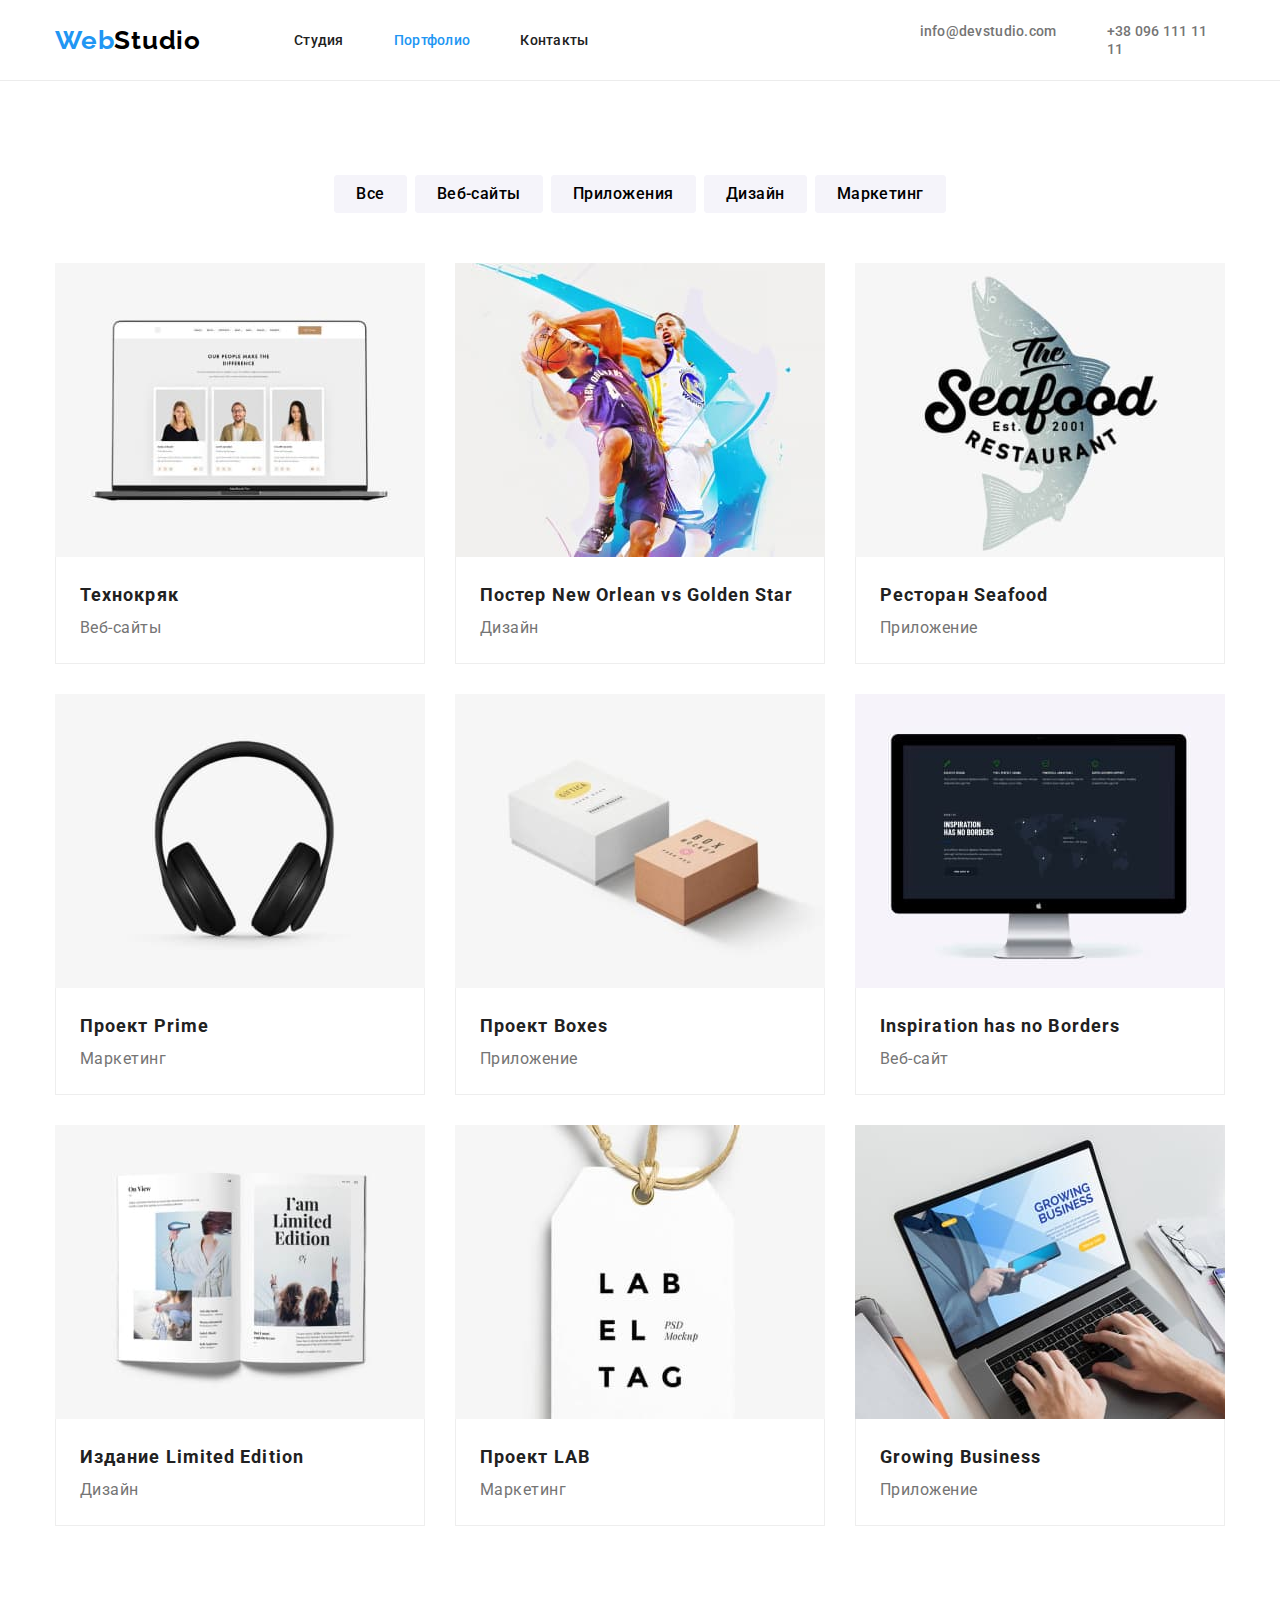
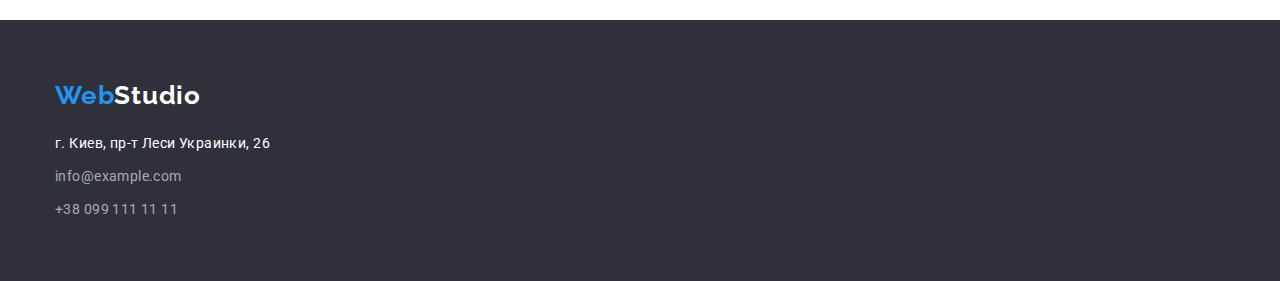
==== portfolio.html @ 2824475a "Add files via upload" ====
<!DOCTYPE html>
<html lang="ru">
<head>
    <meta charset="UTF-8">
    <meta http-equiv="X-UA-Compatible" content="IE=edge">
    <meta name="viewport" content="width=device-width, initial-scale=1.0">
    <title>Portfolio</title>
    <link rel="preconnect" href="https://fonts.gstatic.com">
    <link href="https://fonts.googleapis.com/css2?family=Raleway:wght@700&family=Roboto:wght@400;500;700;900&display=swap" rel="stylesheet">
    <link rel="stylesheet" href=" https://cdnjs.cloudflare.com/ajax/libs/modern-normalize/1.0.0/modern-normalize.css" type="text/css">
    <link rel="stylesheet" href="./css/styles.css"> 
</head>
    <body class="body">
        <!--Шапка сайта-->
        <header class="header">
            <div class="header-div container"> 
            <a class="logo" href="/"><span class="logo-word-color">Web</span>Studio</a>
            <nav class="navigation">
                <ul class="list">
                    <li class="navigation-list"><a class="link" href="./index.html">Студия</a></li>
                    <li class="navigation-list"><a class="link current" href="/">Портфолио</a></li>
                    <li class="navigation-list"><a class="link" href="">Контакты</a></li>
                </ul>
            </nav>
            <ul class="list" >
                <li class="header-contacts"><a class="contact-links" href="mailto:info@devstudio.com">info@devstudio.com</a></li>
                <li class="header-contacts"><a class="contact-links" href="tel:+380961111111">+38 096 111 11 11</a></li>
            </ul>
            </div>
        </header>
        <main>
            <!--Кнопки-->
            <section class="section">
                <div class="container">
                <h2 hidden>Фильтр</h2>
                <ul class="list portfolio-buttons-list">
                    <li class="filter-buttons"><button class="button-portfolio" type="button">Все</button></li>
                    <li class="filter-buttons"><button class="button-portfolio" type="button">Веб-сайты</button></li>
                    <li class="filter-buttons"><button class="button-portfolio" type="button">Приложения</button></li>
                    <li class="filter-buttons"><button class="button-portfolio" type="button">Дизайн</button></li>
                    <li class="filter-buttons"><button class="button-portfolio" type="button">Маркетинг</button></li>
                </ul>
                <h2 hidden>Примеры</h2>
                <ul class="list examples">
                    <li class="examples-list-elements" >
                        <img src="./images/img8.jpg" alt=":ноутбук" width="370" />
                        <div class="examples-list-atributes">
                        <h3 class="examples-h3">Технокряк</h3>
                        <p class="examples-p">Веб-сайты</p>
                        </div>
                    </li>
                    <li class="examples-list-elements">
                        <img src="./images/img9.jpg" alt=":два баскетболиста" width="370" />
                        <div class="examples-list-atributes">
                        <h3 class="examples-h3">Постер New Orlean vs Golden Star</h3>
                        <p class="examples-p">Дизайн</p>
                        </div>
                    </li>
                    <li class="examples-list-elements">
                        <img src="./images/img10.jpg" alt="логотип ресторана" width="370" />
                        <div class="examples-list-atributes">
                        <h3 class="examples-h3">Ресторан Seafood</h3>
                        <p class="examples-p">Приложение</p>
                        </div>
                    </li>
                    <li class="examples-list-elements">
                        <img src="./images/img11.jpg" alt=":наушники " width="370" />
                        <div class="examples-list-atributes">
                        <h3 class="examples-h3">Проект Prime</h3>
                        <p class="examples-p">Маркетинг</p>
                        </div>
                    </li>
                    <li class="examples-list-elements">
                        <img src="./images/img12.jpg" alt=":две коробки" width="370" />
                        <div class="examples-list-atributes">
                        <h3 class="examples-h3">Проект Boxes</h3>
                        <p class="examples-p">Приложение</p>
                        </div>
                    </li>
                    <li class="examples-list-elements">
                        <img src="./images/img13.jpg" alt="монитор" width="370" />
                        <div class="examples-list-atributes">
                        <h3 class="examples-h3">Inspiration has no Borders</h3>
                        <p class="examples-p">Веб-сайт</p>
                        </div>
                    </li>
                    <li class="examples-list-elements">
                        <img src="./images/img14.jpg" alt=":открытая книга с изображениями" width="370" />
                        <div class="examples-list-atributes">
                        <h3 class="examples-h3">Издание Limited Edition</h3>
                        <p class="examples-p">Дизайн</p>
                        </div>
                    </li>
                    <li class="examples-list-elements">
                        <img src="./images/img15.jpg" alt=":бирка" width="370" />
                        <div class="examples-list-atributes">
                        <h3 class="examples-h3">Проект LAB</h3>
                        <p class="examples-p">Маркетинг</p>
                        </div>
                    </li>
                    <li class="examples-list-elements">
                        <img src="./images/img16.jpg" alt="руки на клавиатуре ноутбука" width="370" />
                        <div class="examples-list-atributes">
                        <h3 class="examples-h3">Growing Business</h3>
                        <p class="examples-p">Приложение</p>
                        </div>
                    </li>
                </ul>
                </div>
            </section>
        </main>
        <!--Футер-->
        <footer class="footer">
            <div class="container">
            <a class="logo" href="/"><span class="logo-word-color">Web</span>Studio</a>
            <address>
                <ul class="footer-list">
                    <li class="footer-list-elemet">
                        <a class="map-link" href="https://goo.gl/maps/t6CX7T1XGi5ZjcM69" target="_blank"
                            rel="noopener noreferrer">
                            г. Киев, пр-т Леси Украинки, 26
                        </a>
                    </li>
                    <li class="footer-list-elemet"><a class="footer-contact-links" href="mailto:info@example.com">info@example.com</a></li>
                    <li class="footer-list-elemet"><a class="footer-contact-links" href="tel:+380991111111">+38 099 111 11 11</a></li>
                </ul>
            </address>
            </div>
        </footer>
    </body>
</html>
---- css/styles.css ----
:root {
    --footerlogo-collor: #ffffff;
    --main-text: Roboto;
    --logo-text: Raleway;
    --paragraphs-color: #757575;
    --background-color: #2F303A;
    --maintext-color: #212121;
    --hoverandfocus-color: #2196F3; 
    --maintitle-color: #ffffff;
    --logoblueword-color: #2196F3;
    --currentpage-color: #2196F3;
    --buttonsBG-color: #F5F4FA;
    --buttonwhitewords-color: #ffffff;
    --navigationborder-color: #ECECEC; 
    --itemsmargin: 30px;
    --bottommarginelements: 50px;
    --backgroundwhite-color: #FFFFFF;
    --ourteambackground-color: #F5F4FA;
    --griditem: 3;
    --margincard: 30px; 
    --porfolioborders: #EEEEEE;
}
h1,
h2,
h3,
h4,
h5,
h6,
p {
    margin: 0px; 
}
img {
    display: block;
    max-width: 100%;
    height: auto;
}

.container {
    width: 1200px;
    padding-left: 15px;
    padding-right: 15px;
    margin-left: auto;
    margin-right: auto;
}

.header-div {
    display:flex;
    align-items: center; 
}

.header {
    border-bottom: 1px, solid, var(--navigationborder-color);
    background-color: var(--backgroundwhite-color);     
    border-bottom: 1px solid var(--navigationborder-color);
}




.main-title  {
    font-weight: 900;
    font-size: 44px;
    line-height: 60px;
    text-align: center;
    letter-spacing: 0.06em;
    text-transform: uppercase;
    color: var(--maintitle-color);
}

.studio-h1-section  {
    background: var(--background-color);
    text-align: center;
    padding-top: 200px;
    padding-bottom: 280px;
}

.advanteges .advanges-list-items {
    flex-basis: calc((100% - 3 * var(--itemsmargin)) / 4);
}

.advanges-list-items:not(:last-child) {
    margin-right: var(--itemsmargin);
}

.advanteges-h3 {
    font-weight: bold;
    font-size: 14px;
    line-height: 16px;
    letter-spacing: 0.03em;
    text-transform: uppercase;
    color: var(--maintext-color);
    margin-bottom: 10px;
}

.advanteges-paragraphs {
    font-size: 14px;
    line-height: 24px;
    letter-spacing: 0.03em;
    color: var(--paragraphs-color);
}

.team-paragraphs {
    font-size: 16px;
    line-height: 19px;
    letter-spacing: 0.03em;
    color: var(--paragraphs-color);
    margin-top: 10px;
}

.team-cards-text {
    padding: 30px 55px;
    text-align: center;
}

.footer  {
    background: var(--background-color);
    padding-top: 60px;
    padding-bottom: 60px;
    
    
}

.map-link  {
    color:var(--footerlogo-collor);
    font-family: Roboto;
    font-style: normal;
    text-decoration: none;
    font-weight: normal;
    font-size: 14px;
    line-height: 24px;
    letter-spacing: 0.03em;
}

.map-link:focus,
.map-link:hover {
    color: var(--hoverandfocus-color);
}

body {
    font-family: Roboto, sans-serif;
    color: var(--maintext-color);
}




.logo {
    font-family: var(--logo-text);
    font-style: normal;
    font-weight: bold;
    font-size: 26px;
    line-height: 31px;
    letter-spacing: 0.03em;
    color: black;
    text-decoration: none;
    margin-right: 93px;
}

.logo-word-color {
    color:var(--logoblueword-color);
}



.link {
    color:var(--maintext-color) ;
}

.list {
    list-style-type: none;
    display: flex; 
    padding: 0px; 
    margin: 0px;
}

.footer-list {
    list-style-type: none; 
    padding-left: 0px;
    margin-top: 20px;
    margin-bottom: 0px;
} 

.footer-list-elemet:not(:last-child) {
    margin-bottom: 9px;
}

.list .navigation-list {
    font-weight: 500;
    font-size: 14px;
    line-height: 16px;
    letter-spacing: 0.02em;
    color: var(--maintext-color);
    
}

.navigation {
    display: flex;
}

.navigation-list {
    margin: auto; 
}

.list .navigation-list:not(:last-child),
.list .header-contacts:not(:last-child) {
    margin-right: 50px;
}

.navigation .list {
    margin-right: 331px;
    padding: 32px 0px;
}

.current {
    color: var(--currentpage-color);
}


.button {
    font-family: var(--main-text);
    cursor: pointer;
    color: var(--maintext-color);
    background-color: var(--buttonsBG-color);
    font-weight: 500;
    font-size: 16px;
    line-height: 26px;
    text-align: center;
    letter-spacing: 0.03em;
}

.button-studio {
    font-weight: 700;
    font-size: 16px;
    padding: 10px 32px;
    line-height: 30px;
    letter-spacing: 0.06em;
    color: var(--buttonwhitewords-color);
    background-color: var(--logoblueword-color);
    cursor: pointer;
    min-width: 200px;
    border-radius: 4px;
    box-shadow: 0px 4px 4px rgba(0, 0, 0, 0.15);
    border-style: unset;
    margin-top: var(--itemsmargin);
}

.button-portfolio {
    font-weight: 500;
    font-size: 16px;
    line-height: 26px;
    text-align: center;
    letter-spacing: 0.03em;
    background: var(--buttonsBG-color);
    border-radius: 4px;
    border-style: unset;
    padding: 6px 22px ;
} 

.button-portfolio:hover,
.button-portfolio:focus {
    color: var(--buttonwhitewords-color);
    background-color: var(--hoverandfocus-color);
}

.portfolio-buttons-list {
    justify-content: center;
    padding-bottom:16px;
    margin-bottom: 4px;
}



.filter-buttons {
    border-radius: 4px;
    border-style: unset;
    background-color: var(--buttonsBG-color);
}

.filter-buttons:not(:last-child) {
    margin-right: 8px; 
}

.button:hover,
.button:focus {
    color: var(--buttonwhitewords-color);
    background-color: var(--hoverandfocus-color);
}

.what-we-do-h2 {
    font-weight: bold;
    font-size: 36px;
    line-height: 1.16.;
    text-align: center;
    letter-spacing: 0.03em;
    color: var(--maintext-color);
    margin-bottom: var(--bottommarginelements);
}

.what-we-do-images:not(:last-child) {
    margin-right: var(--itemsmargin);
}

.contact-links {
    font-weight: 500;
    font-size: 14px;
    line-height: 16px;
    letter-spacing: 0.02em;
    color: var(--paragraphs-color);
    list-style-type: none; 
}

.footer-contact-links {
    font-style: normal;
    font-weight: normal;
    font-size: 14px;
    line-height: 24px;
    letter-spacing: 0.03em;
    color: rgba(255, 255, 255, 0.6);
    text-decoration: none;
    list-style-type: none; 
}

.link,
.contact-links {
    text-decoration: none;
}

.link:hover,
.link:focus {
    color: var(--hoverandfocus-color);
}

.contact-links:focus,
.contact-links:hover,
.footer-contact-links:hover,
.footer-contact-links:focus {
    color: var(--hoverandfocus-color);
}

.examples-h3 {
    font-weight: bold;
    font-size: 18px;
    line-height: 36px;
    letter-spacing: 0.06em;
}
.examples-p {
    font-weight: normal;
    font-size: 16px;
    line-height: 30px;
    letter-spacing: 0.03em;
    color: var(--paragraphs-color);
}

.footer .logo {
    color: var(--footerlogo-collor);
    margin-top: 60px;
}


.our-team-h2 {
    font-weight: bold;
    font-size: 36px;
    line-height: 42px;
    text-align: center;
    letter-spacing: 0.03em;
    color: var(--maintext-color);
    margin-bottom: var(--bottommarginelements);
}

.our-team {
    background-color: var(--ourteambackground-color);
}

.team-names {
    font-weight: 500;
    font-size: 16px;
    line-height: 19px;
    text-align: center;
    letter-spacing: 0.03em;
    color: var(--maintext-color);
}

.team-list:not(:last-child){
    margin-right:var(--itemsmargin);
}

.team-list {
    background-color: var(--maintitle-color);
    text-align: center;
    box-shadow: 0px 1px 3px rgba(0, 0, 0, 0.12), 0px 1px 1px rgba(0, 0, 0, 0.14), 0px 2px 1px rgba(0, 0, 0, 0.2);
    border-radius: 0px 0px 4px 4px;
}


.section {
    padding-top: 94px;
    padding-bottom: 94px;
} 

.examples-list-elements {
    margin-left: var(--margincard);
    margin-top: var(--margincard); 
    flex-basis: calc((100% - 3 * var(--margincard)) / 3);
}

.examples {
    display: flex;
    flex-wrap: wrap;
    margin-left: calc(-1 * var(--margincard))
} 

.examples-list-atributes{
    padding: 20px 24px;
    border-right: 1px solid var(--porfolioborders);
    border-bottom: 1px solid var(--porfolioborders);
    border-left: 1px solid var(--porfolioborders);
}
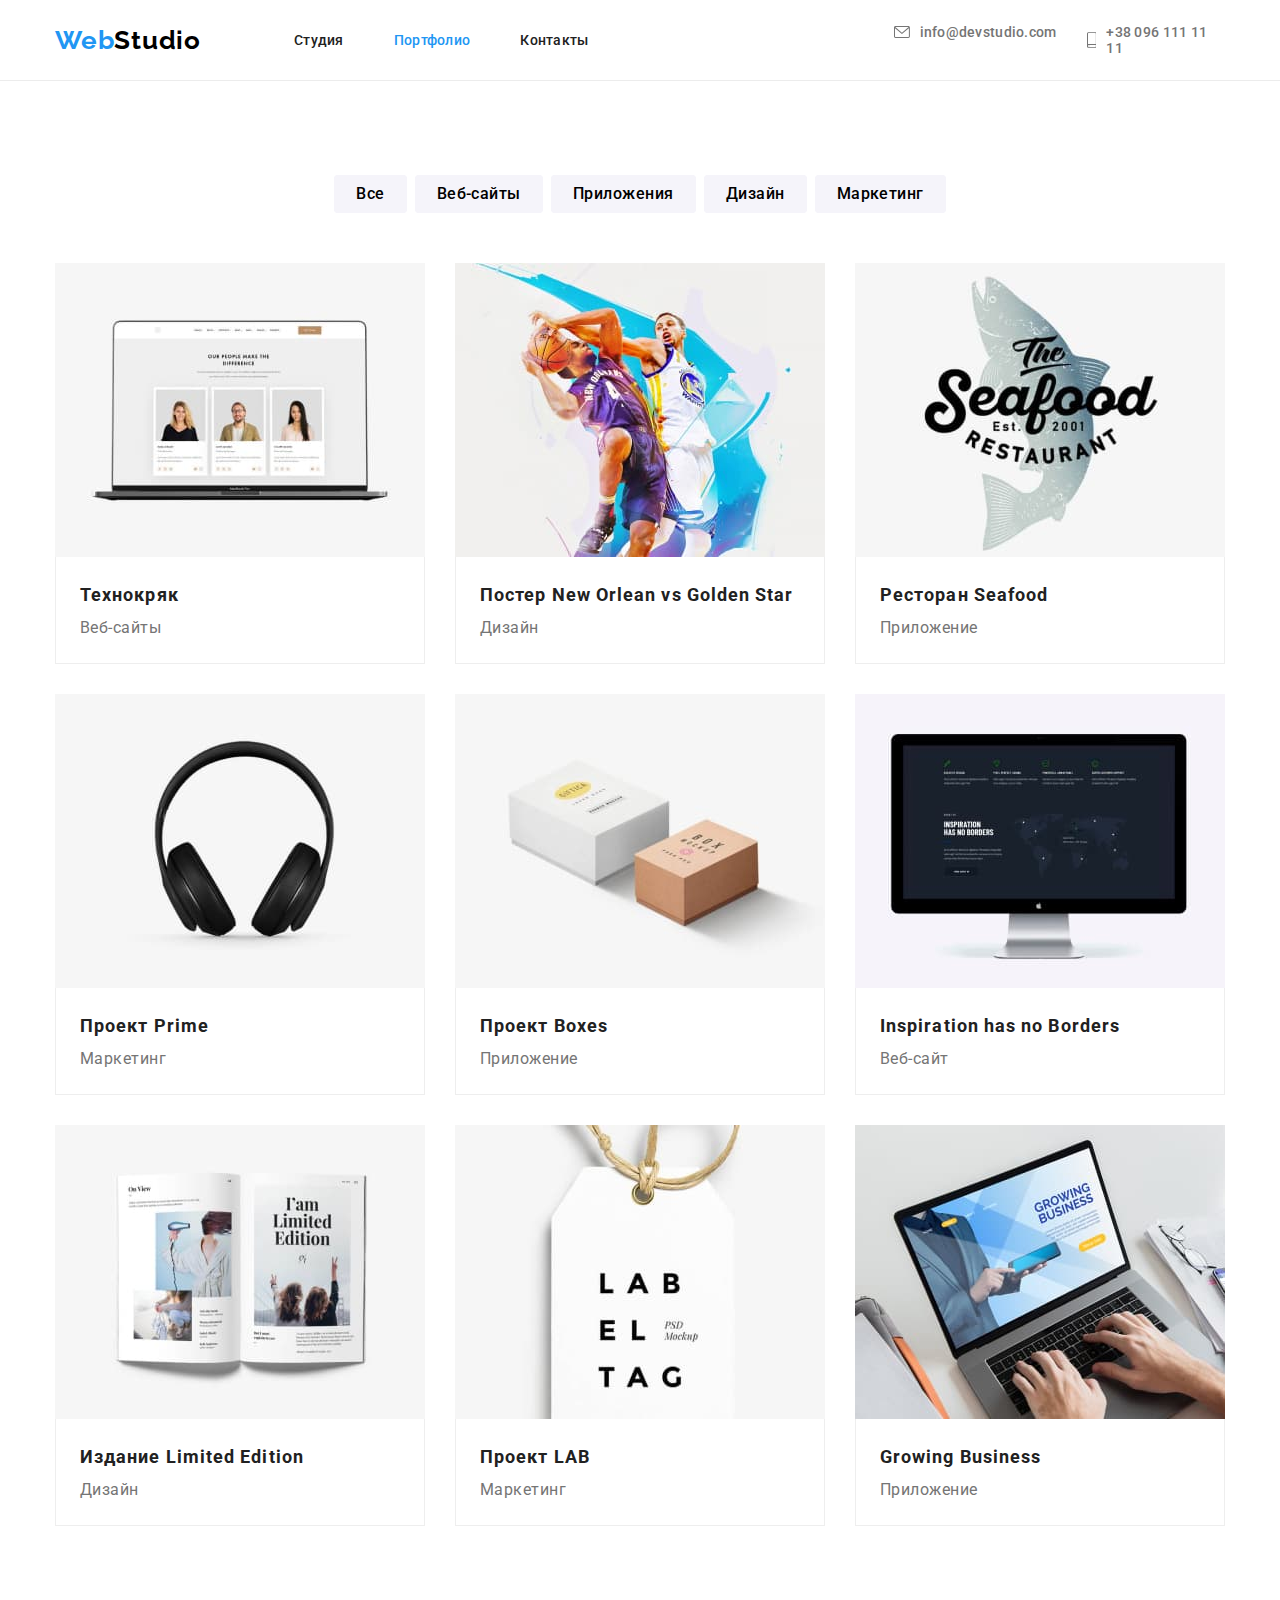
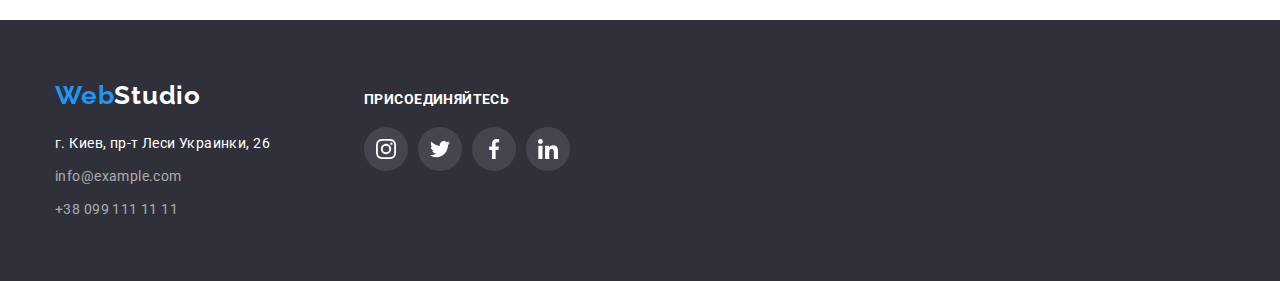
==== commit a9dfb2c1: "apdates for HW-04" ====
--- a/portfolio.html
+++ b/portfolio.html
@@ -13,19 +13,33 @@
     <body class="body">
         <!--Шапка сайта-->
         <header class="header">
-            <div class="header-div container"> 
-            <a class="logo" href="/"><span class="logo-word-color">Web</span>Studio</a>
-            <nav class="navigation">
+            <div class="header-div container">
+                <a class="logo" href="/"><span class="logo-word-color">Web</span>Studio</a>
+                <nav class="navigation">
+                    <ul class="list">
+                        <li class="navigation-list"><a class="link" href="/">Студия</a></li>
+                        <li class="navigation-list"><a class="link current" href="portfolio.html">Портфолио</a></li>
+                        <li class="navigation-list"><a class="link" href="">Контакты</a></li>
+                    </ul>
+                </nav>
                 <ul class="list">
-                    <li class="navigation-list"><a class="link" href="./index.html">Студия</a></li>
-                    <li class="navigation-list"><a class="link current" href="/">Портфолио</a></li>
-                    <li class="navigation-list"><a class="link" href="">Контакты</a></li>
+                    <li class="header-contacts">
+                        <a class="contact-links" href="mailto:info@devstudio.com">
+                            <svg class="contacts-icons-top" width="16" height="12">
+                                <use href="./images/icons.svg#mail"></use>
+                            </svg>
+                            info@devstudio.com
+                        </a>
+                    </li>
+                    <li class="header-contacts">
+                        <a class="contact-links" href="tel:+380961111111">
+                            <svg class="contacts-icons-top" width="10" height="16">
+                                <use href="./images/icons.svg#smartphone"></use>
+                            </svg>
+                            +38 096 111 11 11
+                        </a>
+                    </li>
                 </ul>
-            </nav>
-            <ul class="list" >
-                <li class="header-contacts"><a class="contact-links" href="mailto:info@devstudio.com">info@devstudio.com</a></li>
-                <li class="header-contacts"><a class="contact-links" href="tel:+380961111111">+38 096 111 11 11</a></li>
-            </ul>
             </div>
         </header>
         <main>
@@ -111,21 +125,61 @@
         </main>
         <!--Футер-->
         <footer class="footer">
-            <div class="container">
-            <a class="logo" href="/"><span class="logo-word-color">Web</span>Studio</a>
-            <address>
-                <ul class="footer-list">
-                    <li class="footer-list-elemet">
-                        <a class="map-link" href="https://goo.gl/maps/t6CX7T1XGi5ZjcM69" target="_blank"
-                            rel="noopener noreferrer">
-                            г. Киев, пр-т Леси Украинки, 26
-                        </a>
-                    </li>
-                    <li class="footer-list-elemet"><a class="footer-contact-links" href="mailto:info@example.com">info@example.com</a></li>
-                    <li class="footer-list-elemet"><a class="footer-contact-links" href="tel:+380991111111">+38 099 111 11 11</a></li>
-                </ul>
-            </address>
+            <div class="container footer-container">
+                <address>
+                    <div class="footer-adress-container">
+                        <a class="logo" href="/"><span class="logo-word-color">Web</span>Studio</a>
+                        <ul class="footer-list">
+                            <li class="footer-list-elemet">
+                                <a class="map-link" href="https://goo.gl/maps/t6CX7T1XGi5ZjcM69" target="_blank"
+                                    rel="noopener noreferrer">
+                                    г. Киев, пр-т Леси Украинки, 26
+                                </a>
+                            </li>
+                            <li class="footer-list-elemet"><a class="footer-contact-links"
+                                    href="mailto:info@example.com">info@example.com</a></li>
+                            <li class="footer-list-elemet"><a class="footer-contact-links" href="tel:+380991111111">+38 099 111
+                                    11 11</a></li>
+                        </ul>
+                    </div>
+                </address>
+                <div>
+                    <h3 class="footer-social-links-h3">Присоединяйтесь</h3>
+                    <ul class="list footer-social-list">
+                        <li class="footer-social-list-item">
+                            <a class="footer-social-links" href="" target="_blank" rel="noopener noreferrer">
+                                <svg class="footer-social-icons" width="20" height="20">
+                                    <use href="../images/icons.svg#instagram"></use>
+                                </svg>
+                            </a>
+                        </li>
+                        <li class="footer-social-list-item">
+                            <a class="footer-social-links" href="" target="_blank" rel="noopener noreferrer">
+                                <svg class="footer-social-icons" width="20" height="20">
+                                    <use href="../images/icons.svg#twitter"></use>
+                                </svg>
+                            </a>
+                        </li>
+                        <li class="footer-social-list-item">
+                            <a class="footer-social-links" href="" target="_blank" rel="noopener noreferrer">
+                                <svg class="footer-social-icons" width="20" height="20">
+                                    <use href="../images/icons.svg#facebook"></use>
+                                </svg>
+                            </a>
+                        </li>
+                        <li class="footer-social-list-item">
+                            <a class="footer-social-links" href="" target="_blank" rel="noopener noreferrer">
+                                <svg class="footer-social-icons" width="20" height="20">
+                                    <use href="../images/icons.svg#linkedin"></use>
+                                </svg>
+                            </a>
+                        </li>
+        
+                    </ul>
+                </div>
+        
             </div>
         </footer>
-    </body>
-</html>+        </body>
+        
+        </html>--- a/css/styles.css
+++ b/css/styles.css
@@ -1,24 +1,32 @@
 :root {
-    --footerlogo-collor: #ffffff;
-    --main-text: Roboto;
-    --logo-text: Raleway;
-    --paragraphs-color: #757575;
-    --background-color: #2F303A;
-    --maintext-color: #212121;
-    --hoverandfocus-color: #2196F3; 
-    --maintitle-color: #ffffff;
-    --logoblueword-color: #2196F3;
-    --currentpage-color: #2196F3;
-    --buttonsBG-color: #F5F4FA;
-    --buttonwhitewords-color: #ffffff;
-    --navigationborder-color: #ECECEC; 
-    --itemsmargin: 30px;
-    --bottommarginelements: 50px;
-    --backgroundwhite-color: #FFFFFF;
-    --ourteambackground-color: #F5F4FA;
-    --griditem: 3;
-    --margincard: 30px; 
-    --porfolioborders: #EEEEEE;
+  --footerlogo-collor: #ffffff;
+  --main-text: Roboto;
+  --logo-text: Raleway;
+  --paragraphs-color: #757575;
+  --background-color: #2f303a;
+  --maintext-color: #212121;
+  --hoverandfocus-color: #2196f3;
+  --maintitle-color: #ffffff;
+  --logoblueword-color: #2196f3;
+  --currentpage-color: #2196f3;
+  --buttonsBG-color: #f5f4fa;
+  --buttonwhitewords-color: #ffffff;
+  --navigationborder-color: #ececec;
+  --itemsmargin: 30px;
+  --bottommarginelements: 50px;
+  --backgroundwhite-color: #ffffff;
+  --ourteambackground-color: #f5f4fa;
+  --griditem: 3;
+  --margincard: 30px;
+  --porfolioborders: #eeeeee;
+  --backgroundgradient-color: rgba(47, 48, 58, 0.4);
+  --iconstop-color: #757575;
+  --svgicons-color: #afb1b8;
+  --focusicons-color: #ffffff;
+  --clientsborder-color: #afb1b8;
+  --clientsicon-color: #afb1b8;
+  --footerh3text-color: #ffffff;
+  --footersociallinks-color: #ffffff;
 }
 h1,
 h2,
@@ -27,394 +35,559 @@
 h5,
 h6,
 p {
-    margin: 0px; 
+  margin: 0px;
 }
 img {
-    display: block;
-    max-width: 100%;
-    height: auto;
+  display: block;
+  max-width: 100%;
+  height: auto;
 }
 
 .container {
-    width: 1200px;
-    padding-left: 15px;
-    padding-right: 15px;
-    margin-left: auto;
-    margin-right: auto;
+  width: 1200px;
+  padding-left: 15px;
+  padding-right: 15px;
+  margin-left: auto;
+  margin-right: auto;
 }
 
 .header-div {
-    display:flex;
-    align-items: center; 
+  display: flex;
+  align-items: center;
 }
 
 .header {
-    border-bottom: 1px, solid, var(--navigationborder-color);
-    background-color: var(--backgroundwhite-color);     
-    border-bottom: 1px solid var(--navigationborder-color);
-}
-
-
-
-
-.main-title  {
-    font-weight: 900;
-    font-size: 44px;
-    line-height: 60px;
-    text-align: center;
-    letter-spacing: 0.06em;
-    text-transform: uppercase;
-    color: var(--maintitle-color);
-}
-
-.studio-h1-section  {
-    background: var(--background-color);
-    text-align: center;
-    padding-top: 200px;
-    padding-bottom: 280px;
+  border-bottom: 1px, solid, var(--navigationborder-color);
+  background-color: var(--backgroundwhite-color);
+  border-bottom: 1px solid var(--navigationborder-color);
+}
+
+.main-title {
+  font-weight: 900;
+  font-size: 44px;
+  line-height: 60px;
+  text-align: center;
+  letter-spacing: 0.06em;
+  text-transform: uppercase;
+  color: var(--maintitle-color);
+  max-width: 696px;
+  margin-left: auto;
+  margin-right: auto;
+}
+
+.studio-h1-section {
+  background: var(--background-color);
+  text-align: center;
+  padding-top: 200px;
+  padding-bottom: 280px;
+}
+
+.hero {
+  max-width: 1600px;
+  height: 600px;
+  margin-left: auto;
+  margin-right: auto;
+  background-image: linear-gradient(
+      var(--backgroundgradient-color),
+      var(--backgroundgradient-color)
+    ),
+    url("../images/backgraund.jpg");
+  background-repeat: no-repeat;
+  background-position: center;
+  background-size: cover;
 }
 
 .advanteges .advanges-list-items {
-    flex-basis: calc((100% - 3 * var(--itemsmargin)) / 4);
+  flex-basis: calc((100% - 3 * var(--itemsmargin)) / 4);
 }
 
 .advanges-list-items:not(:last-child) {
-    margin-right: var(--itemsmargin);
+  margin-right: var(--itemsmargin);
 }
 
 .advanteges-h3 {
-    font-weight: bold;
-    font-size: 14px;
-    line-height: 16px;
-    letter-spacing: 0.03em;
-    text-transform: uppercase;
-    color: var(--maintext-color);
-    margin-bottom: 10px;
+  font-weight: bold;
+  font-size: 14px;
+  line-height: 16px;
+  letter-spacing: 0.03em;
+  text-transform: uppercase;
+  color: var(--maintext-color);
+  margin-bottom: 10px;
+}
+
+.advanges-list-items-icons {
+  display: flex;
+  height: 120px;
+  background-color: var(--buttonsBG-color);
+  margin-bottom: 30px;
+  align-items: center;
+  justify-content: center;
 }
 
 .advanteges-paragraphs {
-    font-size: 14px;
-    line-height: 24px;
-    letter-spacing: 0.03em;
-    color: var(--paragraphs-color);
+  font-size: 14px;
+  line-height: 24px;
+  letter-spacing: 0.03em;
+  color: var(--paragraphs-color);
 }
 
 .team-paragraphs {
-    font-size: 16px;
-    line-height: 19px;
-    letter-spacing: 0.03em;
-    color: var(--paragraphs-color);
-    margin-top: 10px;
+  font-size: 16px;
+  line-height: 19px;
+  letter-spacing: 0.03em;
+  color: var(--paragraphs-color);
+  margin-top: 10px;
 }
 
 .team-cards-text {
-    padding: 30px 55px;
-    text-align: center;
-}
-
-.footer  {
-    background: var(--background-color);
-    padding-top: 60px;
-    padding-bottom: 60px;
-    
-    
-}
-
-.map-link  {
-    color:var(--footerlogo-collor);
-    font-family: Roboto;
-    font-style: normal;
-    text-decoration: none;
-    font-weight: normal;
-    font-size: 14px;
-    line-height: 24px;
-    letter-spacing: 0.03em;
+  padding: 30px 32px;
+  text-align: center;
+}
+
+.footer {
+  background: var(--background-color);
+  padding-top: 60px;
+  padding-bottom: 60px;
+}
+
+.map-link {
+  color: var(--footerlogo-collor);
+  font-family: Roboto;
+  font-style: normal;
+  text-decoration: none;
+  font-weight: normal;
+  font-size: 14px;
+  line-height: 24px;
+  letter-spacing: 0.03em;
 }
 
 .map-link:focus,
 .map-link:hover {
-    color: var(--hoverandfocus-color);
+  color: var(--hoverandfocus-color);
 }
 
 body {
-    font-family: Roboto, sans-serif;
-    color: var(--maintext-color);
-}
-
-
-
+  font-family: Roboto, sans-serif;
+  color: var(--maintext-color);
+}
 
 .logo {
-    font-family: var(--logo-text);
-    font-style: normal;
-    font-weight: bold;
-    font-size: 26px;
-    line-height: 31px;
-    letter-spacing: 0.03em;
-    color: black;
-    text-decoration: none;
-    margin-right: 93px;
+  font-family: var(--logo-text);
+  font-style: normal;
+  font-weight: bold;
+  font-size: 26px;
+  line-height: 31px;
+  letter-spacing: 0.03em;
+  color: black;
+  text-decoration: none;
+  margin-right: 93px;
 }
 
 .logo-word-color {
-    color:var(--logoblueword-color);
-}
-
-
+  color: var(--logoblueword-color);
+}
 
 .link {
-    color:var(--maintext-color) ;
+  color: var(--maintext-color);
 }
 
 .list {
-    list-style-type: none;
-    display: flex; 
-    padding: 0px; 
-    margin: 0px;
+  list-style: none;
+  display: flex;
+  padding: 0px;
+  margin: 0px;
 }
 
 .footer-list {
-    list-style-type: none; 
-    padding-left: 0px;
-    margin-top: 20px;
-    margin-bottom: 0px;
-} 
+  list-style-type: none;
+  padding-left: 0px;
+  margin-top: 20px;
+  margin-bottom: 0px;
+}
 
 .footer-list-elemet:not(:last-child) {
-    margin-bottom: 9px;
+  margin-bottom: 9px;
+}
+
+.footer-social-links-h3 {
+  font-family: Roboto;
+  font-style: normal;
+  font-weight: bold;
+  font-size: 14px;
+  line-height: 16px;
+  letter-spacing: 0.03em;
+  text-transform: uppercase;
+  color: var(--footerh3text-color);
+  margin-bottom: 20px;
+}
+
+.footer-social-list {
+  display: inline-flex;
+}
+
+.footer-social-list-item:not(:last-child) {
+  margin-right: 10px;
+}
+
+.footer-social-links {
+  display: flex;
+  align-items: center;
+  justify-content: center;
+  width: 44px;
+  height: 44px;
+  border-radius: 50%;
+  background: rgba(255, 255, 255, 0.1);
+}
+
+.footer-social-icons {
+  fill: var(--footersociallinks-color);
+}
+
+.footer-social-links:hover,
+.footer-social-links:focus {
+  background-color: var(--hoverandfocus-color);
+}
+
+.footer-container {
+  display: flex;
+  align-items: baseline;
+}
+
+.footer-adress-container {
+  margin-right: 70px;
 }
 
 .list .navigation-list {
-    font-weight: 500;
-    font-size: 14px;
-    line-height: 16px;
-    letter-spacing: 0.02em;
-    color: var(--maintext-color);
-    
+  font-weight: 500;
+  font-size: 14px;
+  line-height: 16px;
+  letter-spacing: 0.02em;
+  color: var(--maintext-color);
 }
 
 .navigation {
-    display: flex;
+  display: flex;
 }
 
 .navigation-list {
-    margin: auto; 
-}
-
-.list .navigation-list:not(:last-child),
+  margin: auto;
+}
+
+.header-contacts:hover,
+.header-contacts:focus {
+  color: var(--hoverandfocus-color);
+}
+
+.list .navigation-list:not(:last-child) {
+  margin-right: 50px;
+}
 .list .header-contacts:not(:last-child) {
-    margin-right: 50px;
+  margin-right: 30px;
 }
 
 .navigation .list {
-    margin-right: 331px;
-    padding: 32px 0px;
+  margin-right: 305px;
+  padding: 32px 0px;
 }
 
 .current {
-    color: var(--currentpage-color);
-}
-
+  color: var(--currentpage-color);
+}
 
 .button {
-    font-family: var(--main-text);
-    cursor: pointer;
-    color: var(--maintext-color);
-    background-color: var(--buttonsBG-color);
-    font-weight: 500;
-    font-size: 16px;
-    line-height: 26px;
-    text-align: center;
-    letter-spacing: 0.03em;
+  font-family: var(--main-text);
+  cursor: pointer;
+  color: var(--maintext-color);
+  background-color: var(--buttonsBG-color);
+  font-weight: 500;
+  font-size: 16px;
+  line-height: 26px;
+  text-align: center;
+  letter-spacing: 0.03em;
 }
 
 .button-studio {
-    font-weight: 700;
-    font-size: 16px;
-    padding: 10px 32px;
-    line-height: 30px;
-    letter-spacing: 0.06em;
-    color: var(--buttonwhitewords-color);
-    background-color: var(--logoblueword-color);
-    cursor: pointer;
-    min-width: 200px;
-    border-radius: 4px;
-    box-shadow: 0px 4px 4px rgba(0, 0, 0, 0.15);
-    border-style: unset;
-    margin-top: var(--itemsmargin);
+  font-weight: 700;
+  font-size: 16px;
+  padding: 10px 32px;
+  line-height: 30px;
+  letter-spacing: 0.06em;
+  color: var(--buttonwhitewords-color);
+  background-color: var(--logoblueword-color);
+  cursor: pointer;
+  min-width: 200px;
+  border-radius: 4px;
+  box-shadow: 0px 4px 4px rgba(0, 0, 0, 0.15);
+  border-style: unset;
+  margin-top: var(--itemsmargin);
 }
 
 .button-portfolio {
-    font-weight: 500;
-    font-size: 16px;
-    line-height: 26px;
-    text-align: center;
-    letter-spacing: 0.03em;
-    background: var(--buttonsBG-color);
-    border-radius: 4px;
-    border-style: unset;
-    padding: 6px 22px ;
-} 
+  font-weight: 500;
+  font-size: 16px;
+  line-height: 26px;
+  text-align: center;
+  letter-spacing: 0.03em;
+  background: var(--buttonsBG-color);
+  border-radius: 4px;
+  border-style: unset;
+  padding: 6px 22px;
+}
 
 .button-portfolio:hover,
 .button-portfolio:focus {
-    color: var(--buttonwhitewords-color);
-    background-color: var(--hoverandfocus-color);
+  color: var(--buttonwhitewords-color);
+  background-color: var(--hoverandfocus-color);
+  cursor: pointer;
+  box-shadow: 0px 3px 1px rgba(0, 0, 0, 0.1), 0px 1px 2px rgba(0, 0, 0, 0.08),
+    0px 2px 2px rgba(0, 0, 0, 0.12);
 }
 
 .portfolio-buttons-list {
-    justify-content: center;
-    padding-bottom:16px;
-    margin-bottom: 4px;
-}
-
-
+  justify-content: center;
+  padding-bottom: 16px;
+  margin-bottom: 4px;
+}
 
 .filter-buttons {
-    border-radius: 4px;
-    border-style: unset;
-    background-color: var(--buttonsBG-color);
+  border-radius: 4px;
+  border-style: unset;
+  background-color: var(--buttonsBG-color);
 }
 
 .filter-buttons:not(:last-child) {
-    margin-right: 8px; 
+  margin-right: 8px;
 }
 
 .button:hover,
 .button:focus {
-    color: var(--buttonwhitewords-color);
-    background-color: var(--hoverandfocus-color);
+  color: var(--buttonwhitewords-color);
+  background-color: var(--hoverandfocus-color);
 }
 
 .what-we-do-h2 {
-    font-weight: bold;
-    font-size: 36px;
-    line-height: 1.16.;
-    text-align: center;
-    letter-spacing: 0.03em;
-    color: var(--maintext-color);
-    margin-bottom: var(--bottommarginelements);
+  font-weight: bold;
+  font-size: 36px;
+  line-height: 1.16;
+  text-align: center;
+  letter-spacing: 0.03em;
+  color: var(--maintext-color);
+  margin-bottom: var(--bottommarginelements);
 }
 
 .what-we-do-images:not(:last-child) {
-    margin-right: var(--itemsmargin);
+  margin-right: var(--itemsmargin);
 }
 
 .contact-links {
-    font-weight: 500;
-    font-size: 14px;
-    line-height: 16px;
-    letter-spacing: 0.02em;
-    color: var(--paragraphs-color);
-    list-style-type: none; 
+  display: flex;
+  align-items: center;
+  font-weight: 500;
+  font-size: 14px;
+  line-height: 16px;
+  letter-spacing: 0.02em;
+  color: var(--paragraphs-color);
+  list-style-type: none;
 }
 
 .footer-contact-links {
-    font-style: normal;
-    font-weight: normal;
-    font-size: 14px;
-    line-height: 24px;
-    letter-spacing: 0.03em;
-    color: rgba(255, 255, 255, 0.6);
-    text-decoration: none;
-    list-style-type: none; 
+  font-style: normal;
+  font-weight: normal;
+  font-size: 14px;
+  line-height: 24px;
+  letter-spacing: 0.03em;
+  color: rgba(255, 255, 255, 0.6);
+  text-decoration: none;
+  list-style-type: none;
 }
 
 .link,
 .contact-links {
-    text-decoration: none;
+  text-decoration: none;
 }
 
 .link:hover,
 .link:focus {
-    color: var(--hoverandfocus-color);
+  color: var(--hoverandfocus-color);
 }
 
 .contact-links:focus,
 .contact-links:hover,
 .footer-contact-links:hover,
 .footer-contact-links:focus {
-    color: var(--hoverandfocus-color);
+  color: var(--hoverandfocus-color);
+}
+
+.contact-links:hover .contacts-icons-top,
+.contact-links:focus .contacts-icons-top {
+  fill: var(--hoverandfocus-color);
+}
+.contacts-icons-top {
+  fill: var(--iconstop-color);
+  margin-right: 10px;
+  font-size: 20px;
 }
 
 .examples-h3 {
-    font-weight: bold;
-    font-size: 18px;
-    line-height: 36px;
-    letter-spacing: 0.06em;
+  font-weight: bold;
+  font-size: 18px;
+  line-height: 36px;
+  letter-spacing: 0.06em;
 }
 .examples-p {
-    font-weight: normal;
-    font-size: 16px;
-    line-height: 30px;
-    letter-spacing: 0.03em;
-    color: var(--paragraphs-color);
+  font-weight: normal;
+  font-size: 16px;
+  line-height: 30px;
+  letter-spacing: 0.03em;
+  color: var(--paragraphs-color);
 }
 
 .footer .logo {
-    color: var(--footerlogo-collor);
-    margin-top: 60px;
-}
-
+  color: var(--footerlogo-collor);
+  margin-top: 60px;
+}
 
 .our-team-h2 {
-    font-weight: bold;
-    font-size: 36px;
-    line-height: 42px;
-    text-align: center;
-    letter-spacing: 0.03em;
-    color: var(--maintext-color);
-    margin-bottom: var(--bottommarginelements);
+  font-weight: bold;
+  font-size: 36px;
+  line-height: 42px;
+  text-align: center;
+  letter-spacing: 0.03em;
+  color: var(--maintext-color);
+  margin-bottom: var(--bottommarginelements);
 }
 
 .our-team {
-    background-color: var(--ourteambackground-color);
+  background-color: var(--ourteambackground-color);
 }
 
 .team-names {
-    font-weight: 500;
-    font-size: 16px;
-    line-height: 19px;
-    text-align: center;
-    letter-spacing: 0.03em;
-    color: var(--maintext-color);
-}
-
-.team-list:not(:last-child){
-    margin-right:var(--itemsmargin);
+  font-weight: 500;
+  font-size: 16px;
+  line-height: 19px;
+  text-align: center;
+  letter-spacing: 0.03em;
+  color: var(--maintext-color);
+}
+
+.team-list:not(:last-child) {
+  margin-right: var(--itemsmargin);
 }
 
 .team-list {
-    background-color: var(--maintitle-color);
-    text-align: center;
-    box-shadow: 0px 1px 3px rgba(0, 0, 0, 0.12), 0px 1px 1px rgba(0, 0, 0, 0.14), 0px 2px 1px rgba(0, 0, 0, 0.2);
-    border-radius: 0px 0px 4px 4px;
-}
-
+  background-color: var(--maintitle-color);
+  text-align: center;
+  box-shadow: 0px 1px 3px rgba(0, 0, 0, 0.12), 0px 1px 1px rgba(0, 0, 0, 0.14),
+    0px 2px 1px rgba(0, 0, 0, 0.2);
+  border-radius: 0px 0px 4px 4px;
+}
+
+.team-social-links-list {
+  margin-top: 16px;
+  justify-content: center;
+}
+
+.team-social-icons {
+  fill: var(--svgicons-color);
+}
+
+.team-social-icons-link {
+  display: flex;
+  width: 44px;
+  height: 44px;
+  justify-content: center;
+  align-items: center;
+  border-radius: 50%;
+}
+.team-social-icons-link:hover,
+.team-social-icons-link:focus {
+  border-radius: 50%;
+  background-color: var(--hoverandfocus-color);
+}
+
+.team-social-icons-link:hover .team-social-icons,
+.team-social-icons-link:focus .team-social-icons {
+  fill: var(--focusicons-color);
+}
+
+.team-social-links-icons:not(:last-child) {
+  margin-right: 10px;
+}
 
 .section {
-    padding-top: 94px;
-    padding-bottom: 94px;
-} 
+  padding-top: 94px;
+  padding-bottom: 94px;
+}
+
+.our-clients-h2 {
+  font-weight: bold;
+  font-size: 36px;
+  line-height: 42px;
+  text-align: center;
+  letter-spacing: 0.03em;
+  color: var(--maintext-color);
+  text-align: center;
+}
+
+.our-clients-list {
+  display: flex;
+  justify-content: center;
+  align-items: center;
+  margin-top: 50px;
+}
+
+.our-clients-list-item:not(:last-child) {
+  margin-right: 30px;
+}
+
+.our-clients-links {
+  display: flex;
+  justify-content: center;
+  align-items: center;
+  border: 1px;
+  border-style: solid;
+  border-radius: 4px;
+  border-color: var(--clientsborder-color);
+  width: 170px;
+  height: 92px;
+}
+
+.our-clients-icons {
+  fill: var(--clientsicon-color);
+}
+
+.our-clients-links:hover,
+.our-clients-links:focus {
+  border-color: var(--hoverandfocus-color);
+}
+
+.our-clients-links:hover .our-clients-icons,
+.our-clients-links:focus .our-clients-icons {
+  fill: var(--hoverandfocus-color);
+}
 
 .examples-list-elements {
-    margin-left: var(--margincard);
-    margin-top: var(--margincard); 
-    flex-basis: calc((100% - 3 * var(--margincard)) / 3);
+  margin-left: var(--margincard);
+  margin-top: var(--margincard);
+  flex-basis: calc((100% - 3 * var(--margincard)) / 3);
+}
+
+.examples-list-elements:hover,
+.examples-list-elements:focus {
+  box-shadow: 0px 1px 1px rgba(0, 0, 0, 0.12), 0px 4px 4px rgba(0, 0, 0, 0.06),
+    1px 4px 6px rgba(0, 0, 0, 0.16);
+  cursor: pointer;
 }
 
 .examples {
-    display: flex;
-    flex-wrap: wrap;
-    margin-left: calc(-1 * var(--margincard))
-} 
-
-.examples-list-atributes{
-    padding: 20px 24px;
-    border-right: 1px solid var(--porfolioborders);
-    border-bottom: 1px solid var(--porfolioborders);
-    border-left: 1px solid var(--porfolioborders);
-}
-
-
-
+  display: flex;
+  flex-wrap: wrap;
+  margin-left: calc(-1 * var(--margincard));
+}
+
+.examples-list-atributes {
+  padding: 20px 24px;
+  border-right: 1px solid var(--porfolioborders);
+  border-bottom: 1px solid var(--porfolioborders);
+  border-left: 1px solid var(--porfolioborders);
+}
